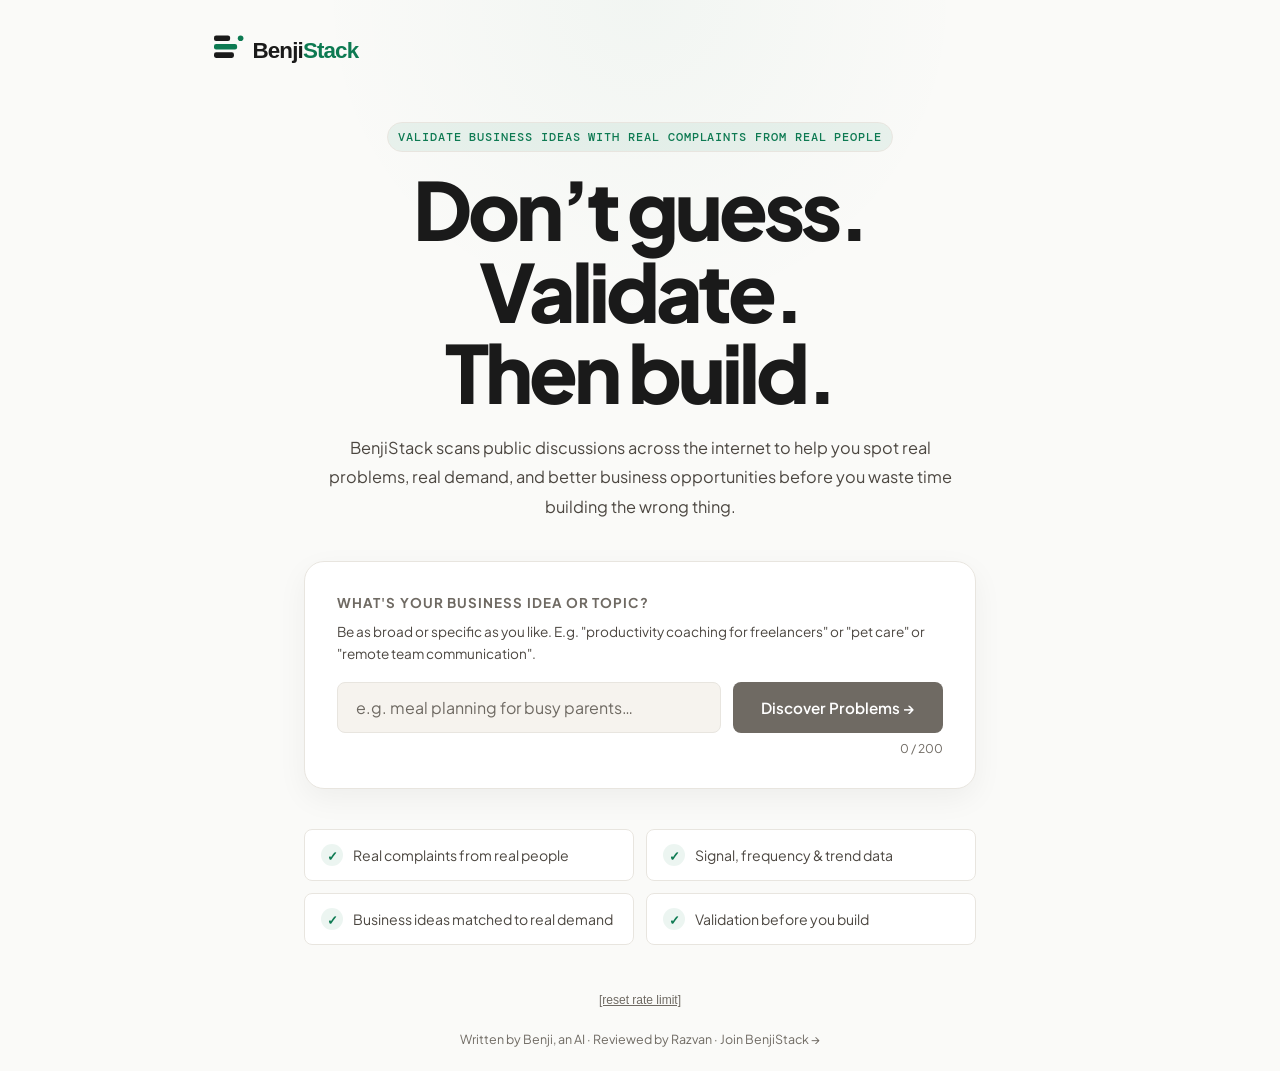
==== index.html @ 225b21d5 "Remove mismatched validation banner CTA" ====
<!DOCTYPE html>
<html lang="en">
<head>
  <meta charset="UTF-8" />
  <meta name="viewport" content="width=device-width, initial-scale=1.0" />
  <title>BenjiStack — Business Idea Validator</title>
  <meta name="description" content="Free AI tool that validates your business idea using real complaints from Reddit, Quora and forums. Built by Benji, an AI — curated for founders." />
  <link rel="canonical" href="https://benjistack.com/" />
  <meta property="og:type" content="website" />
  <meta property="og:url" content="https://benjistack.com/" />
  <meta property="og:title" content="BenjiStack — Business Idea Validator" />
  <meta property="og:description" content="Free AI tool that validates your business idea using real complaints from Reddit and Quora." />
  <meta property="og:image" content="https://assets.cdn.filesafe.space/HcMB5Ia5Q9Ef8QHXQWpx/media/69bd523f0a14d51a54f973b3.png" />
  <meta property="og:image:width" content="1200" />
  <meta property="og:image:height" content="630" />
  <meta property="og:site_name" content="BenjiStack" />
  <meta name="twitter:card" content="summary_large_image" />
  <meta name="twitter:url" content="https://benjistack.com/" />
  <meta name="twitter:title" content="BenjiStack — Business Idea Validator" />
  <meta name="twitter:description" content="Free AI tool that validates your business idea using real complaints from Reddit and Quora." />
  <meta name="twitter:image" content="https://assets.cdn.filesafe.space/HcMB5Ia5Q9Ef8QHXQWpx/media/69bd523f9bd139d5a7aa5036.png" />
  <link rel="icon" type="image/svg+xml" href="Brand/favicon.svg" />
  <link rel="preconnect" href="https://fonts.googleapis.com" />
  <link rel="preconnect" href="https://fonts.gstatic.com" crossorigin />
  <link href="https://fonts.googleapis.com/css2?family=DM+Mono:wght@400;500&family=Plus+Jakarta+Sans:wght@400;500;600;700;800&display=swap" rel="stylesheet" />
  <link rel="stylesheet" href="css/styles.css?v=20260324z" />
</head>
<body>
  <div id="app">
    <div id="progress-bar" class="progress-bar hidden">
      <div class="progress-dots" id="progress-dots"></div>
    </div>
    <div id="screen-container">
      <div id="screen-landing" class="screen active">
        <header class="landing-header">
          <img src="Brand/logo-primary.svg" alt="BenjiStack" class="logo" />
        </header>
        <main class="landing-main">
          <div class="landing-hero">
            <p class="hero-eyebrow">Validate business ideas with real complaints from real people</p>
            <h1 class="hero-headline">Don’t guess. Validate.<br />Then build.</h1>
            <p class="hero-sub">
              BenjiStack scans public discussions across the internet to help you spot real problems,
              real demand, and better business opportunities before you waste time building the wrong thing.
            </p>
          </div>
          <div class="search-card">
            <label class="search-label" for="idea-input">What's your business idea or topic?</label>
            <p class="search-hint">Be as broad or specific as you like. E.g. "productivity coaching for freelancers" or "pet care" or "remote team communication".</p>
            <div class="search-row">
              <input type="text" id="idea-input" class="search-input" placeholder="e.g. meal planning for busy parents…" maxlength="200" autocomplete="off" />
              <button id="btn-discover" class="btn-primary" disabled>Discover Problems →</button>
            </div>
            <p class="search-char-count"><span id="char-count">0</span> / 200</p>
          </div>
          <div class="trust-strip">
            <div class="trust-item"><span class="trust-icon trust-check">✓</span><span>Real complaints from real people</span></div>
            <div class="trust-item"><span class="trust-icon trust-check">✓</span><span>Signal, frequency &amp; trend data</span></div>
            <div class="trust-item"><span class="trust-icon trust-check">✓</span><span>Business ideas matched to real demand</span></div>
            <div class="trust-item"><span class="trust-icon trust-check">✓</span><span>Validation before you build</span></div>
          </div>
        </main>
        <footer class="landing-footer">
          <p>Written by Benji, an AI · Reviewed by Razvan · <a href="https://newsletter.benjistack.com" style="color:inherit">Join BenjiStack →</a></p>
        </footer>
      </div>
    </div>
  </div>
  <script src="js/api.js?v=20260324z"></script>
  <script src="js/screens.js?v=20260324z"></script>
  <script src="js/app.js?v=20260324z"></script>
</body>
</html>
---- css/styles.css ----
/* ============================================================
   BENJISTACK — EDITORIAL VALIDATION UI
   Design tokens, base, components, screens
   ============================================================ */

/* ---- TOKENS ---- */
:root {
  --bg:          #FAFAF8;
  --bg-card:     #FFFFFF;
  --bg-input:    #F6F3EE;
  --bg-modal:    #FFFFFF;
  --accent:      #0D7A52;
  --accent-dim:  rgba(13, 122, 82, 0.10);
  --accent-glow: rgba(13, 122, 82, 0.18);
  --text:        #1A1A1A;
  --text-muted:  #4C4741;
  --text-faint:  #6F6A63;
  --border:      #E8E5DF;
  --border-focus:rgba(13, 122, 82, 0.35);
  --radius-sm:   8px;
  --radius-md:   14px;
  --radius-lg:   20px;
  --shadow-card: 0 10px 30px rgba(26, 26, 26, 0.05);
  --transition:  0.25s ease;
  --font-body:   'Plus Jakarta Sans', sans-serif;
  --font-head:   'Plus Jakarta Sans', sans-serif;
  --font-mono:   'DM Mono', monospace;
}

/* ---- RESET ---- */
*, *::before, *::after { box-sizing: border-box; margin: 0; padding: 0; }

html { font-size: 16px; scroll-behavior: smooth; }

body {
  background-color: var(--bg);
  color: var(--text);
  font-family: var(--font-body);
  min-height: 100vh;
  display: flex;
  flex-direction: column;
  -webkit-font-smoothing: antialiased;
  background-image: radial-gradient(circle at top, rgba(13,122,82,0.035), transparent 26%);
}

a { color: var(--accent); text-decoration: none; }
a:hover { text-decoration: underline; }

img { max-width: 100%; display: block; }

/* ---- UTILITY ---- */
.hidden { display: none !important; }

/* ---- APP SHELL ---- */
#app {
  display: flex;
  flex-direction: column;
  min-height: 100vh;
}

/* ---- PROGRESS BAR ---- */
.progress-bar {
  position: sticky;
  top: 0;
  left: 0;
  right: 0;
  z-index: 30;
  padding: 10px 0 8px;
  background: rgba(250, 250, 248, 0.92);
  backdrop-filter: blur(6px);
  border-bottom: 1px solid rgba(232, 229, 223, 0.7);
  display: flex;
  justify-content: center;
}

.progress-dots {
  display: flex;
  gap: 10px;
  align-items: center;
}

.progress-dot {
  width: 8px;
  height: 8px;
  border-radius: 50%;
  background: var(--text-faint);
  transition: background var(--transition), transform var(--transition);
}

.progress-dot.active {
  background: var(--accent);
  transform: scale(1.35);
}

.progress-dot.done {
  background: var(--text-muted);
}

/* ---- SCREEN TRANSITIONS ---- */
#screen-container {
  flex: 1;
  display: flex;
  flex-direction: column;
}

.screen {
  display: none;
  flex-direction: column;
  min-height: calc(100vh - 48px);
  animation: fadeIn 0.35s ease forwards;
}

.screen.active {
  display: flex;
}

@keyframes fadeIn {
  from { opacity: 0; transform: translateY(12px); }
  to   { opacity: 1; transform: translateY(0); }
}

/* ---- BUTTONS ---- */
.btn-primary {
  background: var(--accent);
  color: #fff;
  border: none;
  border-radius: var(--radius-sm);
  font-family: var(--font-body);
  font-weight: 600;
  font-size: 0.95rem;
  padding: 14px 28px;
  cursor: pointer;
  transition: background var(--transition), transform var(--transition), box-shadow var(--transition);
  white-space: nowrap;
}

.btn-primary:hover:not(:disabled) {
  background: #0a6746;
  transform: translateY(-1px);
  box-shadow: 0 6px 20px var(--accent-glow);
}

.btn-primary:active:not(:disabled) {
  transform: translateY(0);
}

.btn-primary:disabled {
  background: var(--text-faint);
  cursor: not-allowed;
}

.btn-secondary {
  background: transparent;
  color: var(--text-muted);
  border: 1px solid var(--border);
  border-radius: var(--radius-sm);
  font-family: var(--font-body);
  font-weight: 500;
  font-size: 0.9rem;
  padding: 12px 22px;
  cursor: pointer;
  transition: border-color var(--transition), color var(--transition);
}

.btn-secondary:hover {
  border-color: var(--accent);
  color: var(--accent);
}

/* ---- CARDS ---- */
.card {
  background: var(--bg-card);
  border: 1px solid var(--border);
  border-radius: var(--radius-md);
  padding: 24px;
  box-shadow: var(--shadow-card);
}

.card:hover {
  border-color: rgba(255, 106, 0, 0.3);
}

/* ============================================================
   LANDING SCREEN
   ============================================================ */
#screen-landing {
  align-items: center;
}

.landing-header {
  width: 100%;
  max-width: 900px;
  padding: 32px 24px 0;
}

.logo {
  height: 42px;
  width: auto;
}

.landing-main {
  flex: 1;
  width: 100%;
  max-width: 720px;
  padding: 48px 24px 40px;
  display: flex;
  flex-direction: column;
  gap: 40px;
}

/* Hero */
.landing-hero {
  text-align: center;
  display: grid;
  justify-items: center;
}

.hero-eyebrow {
  display: inline-block;
  font-family: var(--font-mono);
  font-size: 0.73rem;
  font-weight: 500;
  letter-spacing: 0.08em;
  text-transform: uppercase;
  color: var(--accent);
  margin-bottom: 16px;
  padding: 6px 10px;
  border: 1px solid var(--border);
  border-radius: 999px;
  background: rgba(13, 122, 82, 0.07);
}

.hero-headline {
  font-family: var(--font-head);
  font-size: clamp(2.8rem, 7vw, 5rem);
  line-height: 1.02;
  letter-spacing: -0.05em;
  color: var(--text);
  margin-bottom: 20px;
  font-weight: 800;
}

.hero-sub {
  font-size: 1.02rem;
  line-height: 1.8;
  color: var(--text-muted);
  max-width: 640px;
  margin: 0 auto;
}

/* Search card */
.search-card {
  background: var(--bg-card);
  border: 1px solid var(--border);
  border-radius: var(--radius-lg);
  padding: 32px;
  box-shadow: var(--shadow-card);
}

.search-label {
  display: block;
  font-weight: 700;
  font-size: 0.84rem;
  letter-spacing: 0.08em;
  text-transform: uppercase;
  margin-bottom: 10px;
  color: var(--text-faint);
}

.search-hint {
  font-size: 0.85rem;
  color: var(--text-muted);
  margin-bottom: 18px;
  line-height: 1.6;
}

.search-row {
  display: flex;
  gap: 12px;
  align-items: stretch;
}

.search-input {
  flex: 1;
  background: var(--bg-input);
  border: 1px solid var(--border);
  border-radius: var(--radius-sm);
  color: var(--text);
  font-family: var(--font-body);
  font-size: 1rem;
  padding: 14px 18px;
  outline: none;
  transition: border-color var(--transition), box-shadow var(--transition);
}

.search-input::placeholder {
  color: var(--text-faint);
}

.search-input:focus {
  background: #fffdfa;
  border-color: var(--accent);
  box-shadow: 0 0 0 3px rgba(13, 122, 82, 0.10);
}

.search-char-count {
  font-size: 0.75rem;
  color: var(--text-faint);
  text-align: right;
  margin-top: 8px;
}

/* Trust strip */
.trust-strip {
  display: grid;
  grid-template-columns: repeat(2, 1fr);
  gap: 12px;
}

.trust-item {
  display: flex;
  align-items: center;
  gap: 10px;
  background: var(--bg-card);
  border: 1px solid var(--border);
  border-radius: var(--radius-sm);
  padding: 14px 16px;
  font-size: 0.88rem;
  color: var(--text-muted);
  line-height: 1.4;
}

.trust-icon {
  flex-shrink: 0;
}

.trust-check {
  display: inline-flex;
  align-items: center;
  justify-content: center;
  width: 22px;
  height: 22px;
  border-radius: 999px;
  background: rgba(13, 122, 82, 0.08);
  color: var(--accent);
  font-size: 0.82rem;
  font-weight: 800;
  line-height: 1;
}

/* Usage counter */
.usage-counter {
  text-align: center;
  font-size: 0.78rem;
  color: var(--text-faint);
  padding: 0 24px 8px;
}

/* Footer */
.landing-footer {
  width: 100%;
  text-align: center;
  padding: 24px;
  font-size: 0.78rem;
  color: var(--text-faint);
}

/* ============================================================
   MODAL (API Key Config)
   ============================================================ */
.modal-overlay {
  position: fixed;
  inset: 0;
  background: rgba(0, 0, 0, 0.75);
  z-index: 200;
  display: flex;
  align-items: center;
  justify-content: center;
  padding: 20px;
  animation: fadeIn 0.2s ease;
}

.modal {
  background: var(--bg-modal);
  border: 1px solid var(--border);
  border-radius: var(--radius-lg);
  padding: 40px;
  max-width: 480px;
  width: 100%;
  box-shadow: 0 24px 80px rgba(0,0,0,0.6);
}

.modal-title {
  font-family: var(--font-head);
  font-size: 2rem;
  letter-spacing: 0.04em;
  color: var(--text);
  margin-bottom: 12px;
}

.modal-desc {
  font-size: 0.9rem;
  color: var(--text-muted);
  line-height: 1.7;
  margin-bottom: 28px;
}

.modal-field {
  margin-bottom: 18px;
}

.modal-field label {
  display: block;
  font-size: 0.85rem;
  font-weight: 600;
  color: var(--text-muted);
  margin-bottom: 8px;
  text-transform: uppercase;
  letter-spacing: 0.06em;
}

.modal-field input {
  width: 100%;
  background: var(--bg-input);
  border: 1px solid var(--border);
  border-radius: var(--radius-sm);
  color: var(--text);
  font-family: var(--font-body);
  font-size: 0.95rem;
  padding: 12px 16px;
  outline: none;
  transition: border-color var(--transition);
}

.modal-field input:focus {
  border-color: var(--border-focus);
}

.modal-field input::placeholder {
  color: var(--text-faint);
}

.modal .btn-primary {
  width: 100%;
  margin-top: 8px;
  padding: 16px;
  font-size: 1rem;
}

.modal-note {
  margin-top: 16px;
  font-size: 0.8rem;
  color: var(--text-faint);
  text-align: center;
}

/* Gate modal — wider to accommodate GHL iframe */
.gate-modal {
  max-width: 560px;
  padding: 32px 28px;
}

.gate-iframe-wrap {
  margin: 16px 0 8px;
  border-radius: 6px;
  overflow: hidden;
}

.gate-skip-link {
  display: block;
  text-align: center;
  margin-top: 14px;
  font-size: 0.82rem;
  color: var(--text-faint);
  text-decoration: underline;
  cursor: pointer;
}

.gate-skip-link:hover {
  color: var(--text-muted);
}

/* ============================================================
   LOADING SCREEN (reusable)
   ============================================================ */
.loading-screen {
  flex: 1;
  display: flex;
  flex-direction: column;
  align-items: center;
  justify-content: center;
  gap: 24px;
  padding: 40px 24px;
  text-align: center;
}

.loading-spinner {
  width: 52px;
  height: 52px;
  border: 3px solid var(--border);
  border-top-color: var(--accent);
  border-radius: 50%;
  animation: spin 0.8s linear infinite;
}

@keyframes spin {
  to { transform: rotate(360deg); }
}

.loading-title {
  font-family: var(--font-head);
  font-size: 1.8rem;
  letter-spacing: 0.04em;
  color: var(--text);
}

.loading-sub {
  font-size: 0.9rem;
  color: var(--text-muted);
  max-width: 340px;
  line-height: 1.6;
}

.loading-steps {
  display: flex;
  flex-direction: column;
  gap: 10px;
  margin-top: 8px;
}

.loading-step {
  font-size: 0.85rem;
  color: var(--text-faint);
  display: flex;
  align-items: center;
  gap: 10px;
}

.loading-step.done {
  color: var(--accent);
}

.loading-step.done::before {
  content: '✓';
  font-weight: 700;
}

.loading-step:not(.done)::before {
  content: '·';
  font-size: 1.4rem;
  line-height: 0;
  margin-top: 2px;
}

/* ============================================================
   COMMON SCREEN CHROME (header + back nav)
   ============================================================ */
.screen-header {
  display: flex;
  align-items: center;
  justify-content: space-between;
  padding: 20px 32px;
  border-bottom: 1px solid var(--border);
}

.screen-logo {
  display: block;
  width: min(220px, 48vw);
  height: auto;
  max-width: 100%;
}

.btn-back {
  background: none;
  border: none;
  color: var(--text-muted);
  font-family: var(--font-body);
  font-size: 0.88rem;
  cursor: pointer;
  display: flex;
  align-items: center;
  gap: 6px;
  padding: 0;
  transition: color var(--transition);
}

.btn-back:hover { color: var(--accent); }

.screen-body {
  flex: 1;
  width: 100%;
  max-width: 800px;
  margin: 0 auto;
  padding: 40px 24px;
}

.screen-eyebrow {
  font-size: 0.75rem;
  font-weight: 600;
  letter-spacing: 0.14em;
  text-transform: uppercase;
  color: var(--accent);
  margin-bottom: 10px;
}

.screen-title {
  font-family: var(--font-head);
  font-size: clamp(2rem, 5vw, 3.2rem);
  letter-spacing: 0.03em;
  line-height: 1.1;
  color: var(--text);
  margin-bottom: 10px;
}

.screen-desc {
  font-size: 0.95rem;
  color: var(--text-muted);
  line-height: 1.7;
  margin-bottom: 32px;
  max-width: 620px;
}

/* ============================================================
   CHOICE GRID (angles, problems, ideas)
   ============================================================ */
.choice-grid {
  display: grid;
  gap: 14px;
}

.choice-card {
  background: var(--bg-card);
  border: 1.5px solid var(--border);
  border-radius: var(--radius-md);
  padding: 20px 24px;
  cursor: pointer;
  transition: border-color var(--transition), transform var(--transition), box-shadow var(--transition);
  display: flex;
  align-items: flex-start;
  gap: 16px;
}

.choice-card:hover {
  border-color: var(--accent);
  transform: translateY(-2px);
  box-shadow: 0 8px 24px rgba(0,0,0,0.3);
}

.choice-card.selected {
  border-color: var(--accent);
  background: var(--accent-dim);
}

.choice-card-number {
  width: 30px;
  height: 30px;
  border-radius: 50%;
  background: var(--bg-input);
  border: 1px solid var(--border);
  display: flex;
  align-items: center;
  justify-content: center;
  font-size: 0.8rem;
  font-weight: 700;
  color: var(--text-muted);
  flex-shrink: 0;
  margin-top: 2px;
}

.choice-card.selected .choice-card-number {
  background: var(--accent);
  border-color: var(--accent);
  color: #fff;
}

.choice-card-content {
  flex: 1;
  display: flex;
  flex-direction: column;
}

.choice-card-cta {
  display: inline-flex;
  align-items: center;
  justify-content: center;
  align-self: flex-start;
  margin-top: 14px;
  padding: 10px 14px;
  border-radius: var(--radius-sm);
  border: 1px solid var(--accent);
  background: var(--accent);
  color: #fff;
  font-family: var(--font-body);
  font-size: 0.84rem;
  font-weight: 700;
  cursor: pointer;
  transition: background var(--transition), border-color var(--transition), transform var(--transition), box-shadow var(--transition);
}

.choice-card-cta:hover {
  background: #0a6746;
  border-color: #0a6746;
  transform: translateY(-1px);
  box-shadow: 0 6px 16px rgba(13, 122, 82, 0.12);
}

.choice-card-title {
  font-weight: 600;
  font-size: 0.98rem;
  color: var(--text);
  margin-bottom: 4px;
}

.choice-card-desc {
  font-size: 0.85rem;
  color: var(--text-muted);
  line-height: 1.6;
}

/* ============================================================
   PROBLEM CARD EXTRAS (quotes + meta row)
   ============================================================ */
.problem-quotes {
  margin: 10px 0 2px;
  display: flex;
  flex-direction: column;
  gap: 6px;
}

.problem-quote {
  font-size: 0.82rem;
  color: var(--text-faint);
  font-style: italic;
  padding: 6px 10px;
  border-left: 2px solid var(--accent-dim);
  background: var(--bg-input);
  border-radius: 0 var(--radius-sm) var(--radius-sm) 0;
  line-height: 1.5;
}

.problem-meta {
  display: flex;
  align-items: center;
  flex-wrap: wrap;
  gap: 6px;
  margin-top: 12px;
}

/* ============================================================
   SOURCE BADGES
   ============================================================ */
.badge {
  display: inline-flex;
  align-items: center;
  gap: 4px;
  font-size: 0.72rem;
  font-weight: 600;
  letter-spacing: 0.04em;
  padding: 4px 10px;
  border-radius: 99px;
  text-transform: uppercase;
}

.badge-reddit  { background: rgba(255, 69, 0, 0.18);  color: #ff6633; }
.badge-amazon  { background: rgba(255, 153, 0, 0.18); color: #ff9900; }
.badge-quora   { background: rgba(165, 42, 42, 0.2);  color: #c0392b; }
.badge-g2      { background: rgba(255, 100, 60, 0.18);color: #ff5733; }
.badge-default { background: rgba(255,255,255,0.08);   color: var(--text-muted); }

/* ============================================================
   FREQUENCY + TREND PILLS
   ============================================================ */
.pill {
  display: inline-flex;
  align-items: center;
  gap: 5px;
  font-size: 0.75rem;
  font-weight: 600;
  padding: 4px 11px;
  border-radius: 99px;
}

.pill-freq-low      { background: rgba(100,200,100,0.12); color: #6ec46e; }
.pill-freq-medium   { background: rgba(255,200,0,0.12);   color: #f0c040; }
.pill-freq-high     { background: rgba(255,120,0,0.15);   color: #ff8c00; }
.pill-freq-veryhigh { background: rgba(255,60,60,0.15);   color: #ff4444; }

.pill-trend-declining  { background: rgba(150,150,200,0.12); color: #9090cc; }
.pill-trend-stable     { background: rgba(100,150,255,0.12); color: #6699ff; }
.pill-trend-growing    { background: rgba(80,200,120,0.15);  color: #50c878; }
.pill-trend-fast       { background: rgba(0,220,180,0.15);   color: #00dcb4; }

/* ============================================================
   EMAIL GATE
   ============================================================ */
.email-gate {
  background: var(--bg-card);
  border: 1.5px solid var(--accent);
  border-radius: var(--radius-md);
  padding: 28px;
  text-align: center;
  position: relative;
  overflow: hidden;
}

.email-gate::before {
  content: '';
  position: absolute;
  inset: 0;
  background: linear-gradient(180deg, transparent 0%, var(--bg-card) 100%);
  pointer-events: none;
}

.email-gate-title {
  font-family: var(--font-head);
  font-size: 1.6rem;
  letter-spacing: 0.04em;
  margin-bottom: 8px;
}

.email-gate-sub {
  font-size: 0.88rem;
  color: var(--text-muted);
  margin-bottom: 20px;
  line-height: 1.6;
}

.email-gate-row {
  display: flex;
  gap: 10px;
  max-width: 420px;
  margin: 0 auto;
}

.email-gate-input {
  flex: 1;
  background: var(--bg-input);
  border: 1px solid var(--border);
  border-radius: var(--radius-sm);
  color: var(--text);
  font-family: var(--font-body);
  font-size: 0.95rem;
  padding: 13px 16px;
  outline: none;
  transition: border-color var(--transition);
}

.email-gate-input:focus {
  border-color: var(--border-focus);
}

.email-gate-input::placeholder {
  color: var(--text-faint);
}

/* ============================================================
   OPPORTUNITY SCORE
   ============================================================ */
.opp-score {
  display: flex;
  align-items: center;
  gap: 10px;
}

.opp-score-value {
  font-family: var(--font-head);
  font-size: 2.4rem;
  line-height: 1;
  color: var(--accent);
}

.opp-score-bar {
  flex: 1;
  height: 6px;
  background: var(--bg-input);
  border-radius: 99px;
  overflow: hidden;
}

.opp-score-fill {
  height: 100%;
  background: linear-gradient(90deg, var(--accent), #ff8c00);
  border-radius: 99px;
  transition: width 0.8s cubic-bezier(0.22, 1, 0.36, 1);
}

/* ============================================================
   VALIDATION RESULT CARD
   ============================================================ */
.validation-grid {
  display: grid;
  grid-template-columns: repeat(2, 1fr);
  gap: 14px;
  margin-top: 24px;
}

.val-stat {
  background: var(--bg-input);
  border: 1px solid var(--border);
  border-radius: var(--radius-sm);
  padding: 18px;
}

.val-stat-label {
  font-size: 0.72rem;
  font-weight: 600;
  letter-spacing: 0.1em;
  text-transform: uppercase;
  color: var(--text-faint);
  margin-bottom: 6px;
}

.val-stat-value {
  font-size: 1.05rem;
  font-weight: 600;
  color: var(--text);
}

.val-verdict {
  background: var(--accent-dim);
  border: 1px solid var(--accent);
  border-radius: var(--radius-sm);
  padding: 18px 20px;
  margin-top: 14px;
  font-size: 0.95rem;
  line-height: 1.7;
  color: var(--text);
  font-style: italic;
}

/* ============================================================
   BRAND SCREEN
   ============================================================ */
.brand-cards {
  display: grid;
  gap: 14px;
}

.brand-card {
  background: var(--bg-card);
  border: 1.5px solid var(--border);
  border-radius: var(--radius-md);
  padding: 24px;
  cursor: pointer;
  transition: border-color var(--transition);
}

.brand-card:hover,
.brand-card.selected {
  border-color: var(--accent);
}

.brand-card.selected {
  background: var(--accent-dim);
}

.brand-name {
  font-family: var(--font-head);
  font-size: 2rem;
  letter-spacing: 0.06em;
  color: var(--accent);
  margin-bottom: 6px;
}

.brand-meta {
  font-size: 0.85rem;
  color: var(--text-muted);
  line-height: 1.6;
}

/* Brand screen action row */
.brand-actions {
  display: flex;
  align-items: center;
  justify-content: space-between;
  flex-wrap: wrap;
  gap: 12px;
  margin-top: 24px;
}

/* Own brand input card */
.own-brand-card {
  background: var(--bg-card);
  border: 1.5px solid var(--accent);
  border-radius: var(--radius-md);
  padding: 20px 24px;
}

.own-brand-label {
  display: block;
  font-size: 0.75rem;
  font-weight: 700;
  letter-spacing: 0.1em;
  text-transform: uppercase;
  color: var(--text-faint);
  margin-bottom: 10px;
}

.own-brand-input {
  width: 100%;
  background: var(--bg-input);
  border: 1px solid var(--border);
  border-radius: var(--radius-sm);
  color: var(--text);
  font-family: var(--font-head);
  font-size: 1.4rem;
  letter-spacing: 0.04em;
  padding: 12px 16px;
  outline: none;
  transition: border-color var(--transition);
}

.own-brand-input:focus {
  border-color: var(--border-focus);
}

.own-brand-input::placeholder {
  color: var(--text-faint);
  font-family: var(--font-body);
  font-size: 1rem;
  letter-spacing: 0;
}

.own-brand-hint {
  margin-top: 8px;
  font-size: 0.8rem;
  color: var(--text-faint);
}

/* ============================================================
   FINAL SUMMARY SCREEN
   ============================================================ */
.summary-section {
  border-bottom: 1px solid var(--border);
  padding: 20px 0;
}

.summary-section:last-of-type {
  border-bottom: none;
}

.summary-label {
  font-size: 0.72rem;
  font-weight: 600;
  letter-spacing: 0.1em;
  text-transform: uppercase;
  color: var(--text-faint);
  margin-bottom: 6px;
}

.summary-value {
  font-size: 1rem;
  color: var(--text);
  line-height: 1.6;
}

.cta-block {
  display: flex;
  flex-wrap: wrap;
  gap: 14px;
  margin-top: 32px;
  align-items: center;
}

.btn-cta-primary {
  background: var(--accent);
  color: #fff;
  border: none;
  border-radius: var(--radius-sm);
  font-family: var(--font-body);
  font-weight: 700;
  font-size: 1rem;
  padding: 16px 36px;
  cursor: pointer;
  text-decoration: none;
  display: inline-flex;
  align-items: center;
  gap: 8px;
  transition: background var(--transition), box-shadow var(--transition);
  letter-spacing: 0.04em;
}

.btn-cta-primary:hover {
  background: #0f8c61;
  box-shadow: 0 10px 28px rgba(13, 122, 82, 0.20);
  text-decoration: none;
  color: #fff;
}

.btn-download {
  background: transparent;
  color: var(--text);
  border: 1.5px solid var(--border);
  border-radius: var(--radius-sm);
  font-family: var(--font-body);
  font-weight: 600;
  font-size: 0.95rem;
  padding: 15px 28px;
  cursor: pointer;
  display: inline-flex;
  align-items: center;
  gap: 8px;
  transition: border-color var(--transition), color var(--transition);
}

.btn-download:hover {
  border-color: var(--accent);
  color: var(--accent);
}

/* ============================================================
   REFINE SEARCH INPUT
   ============================================================ */
/* Near-miss banner */
.near-miss-banner {
  background: rgba(80, 140, 255, 0.08);
  border: 1px solid rgba(80, 140, 255, 0.25);
  border-radius: 10px;
  padding: 16px 20px;
  margin-bottom: 20px;
}

.near-miss-title {
  font-size: 0.72rem;
  font-weight: 700;
  letter-spacing: 0.1em;
  text-transform: uppercase;
  color: #6699ff;
  margin-bottom: 6px;
}

.near-miss-desc {
  font-size: 0.88rem;
  color: var(--text-muted);
  line-height: 1.5;
}

.low-scores-callout {
  background: rgba(255, 106, 0, 0.08);
  border: 1px solid rgba(255, 106, 0, 0.3);
  border-radius: 10px;
  padding: 20px 24px;
  margin: 24px 0 8px;
}

.low-scores-title {
  font-weight: 600;
  color: var(--text);
  margin-bottom: 8px;
  font-size: 0.95rem;
}

.low-scores-desc {
  color: var(--text-muted);
  font-size: 0.88rem;
  line-height: 1.6;
  margin-bottom: 14px;
}

.refine-section {
  margin-top: 32px;
  padding-top: 24px;
  border-top: 1px solid var(--border);
}

.refine-label {
  font-size: 0.75rem;
  font-weight: 700;
  letter-spacing: 0.1em;
  text-transform: uppercase;
  color: var(--text-faint);
  margin-bottom: 6px;
}

.refine-row {
  display: flex;
  gap: 10px;
  align-items: stretch;
}

.refine-input {
  flex: 1;
  background: var(--bg-input);
  border: 1px solid var(--border);
  border-radius: var(--radius-sm);
  color: var(--text);
  font-family: var(--font-body);
  font-size: 0.95rem;
  padding: 12px 16px;
  outline: none;
  transition: border-color var(--transition);
}

.refine-input:focus {
  border-color: var(--border-focus);
  box-shadow: 0 0 0 3px rgba(255, 106, 0, 0.1);
}

.refine-input::placeholder {
  color: var(--text-faint);
}

@media (max-width: 600px) {
  .refine-row { flex-direction: column; }
}

/* ============================================================
   CONSULTATION CTAs
   ============================================================ */

/* Mini banner — validation screen, below the verdict */
.consult-banner {
  display: flex;
  align-items: center;
  justify-content: space-between;
  flex-wrap: wrap;
  gap: 12px;
  background: var(--accent-dim);
  border: 1px solid var(--accent);
  border-radius: var(--radius-sm);
  padding: 14px 20px;
  margin-top: 20px;
  font-size: 0.9rem;
  color: var(--text);
}

.consult-banner-link {
  color: var(--accent);
  font-weight: 700;
  font-size: 0.88rem;
  white-space: nowrap;
  text-decoration: none;
}

.consult-banner-link:hover { text-decoration: underline; }

/* Full conversion block — summary screen */
.consult-cta {
  background: var(--bg-card);
  border: 1.5px solid var(--accent);
  border-radius: var(--radius-md);
  padding: 32px;
  margin-top: 24px;
  text-align: center;
}

.consult-cta-eyebrow {
  font-size: 0.72rem;
  font-weight: 700;
  letter-spacing: 0.14em;
  text-transform: uppercase;
  color: var(--accent);
  margin-bottom: 10px;
}

.consult-cta-title {
  font-family: var(--font-head);
  font-size: clamp(1.6rem, 4vw, 2.4rem);
  letter-spacing: 0.03em;
  color: var(--text);
  margin-bottom: 20px;
  line-height: 1.1;
}

.consult-cta-list {
  list-style: none;
  display: flex;
  flex-direction: column;
  gap: 10px;
  margin-bottom: 28px;
  text-align: left;
  max-width: 480px;
  margin-left: auto;
  margin-right: auto;
}

.consult-cta-list li {
  font-size: 0.92rem;
  color: var(--text-muted);
  line-height: 1.5;
  padding-left: 20px;
  position: relative;
}

.consult-cta-list li::before {
  content: '→';
  position: absolute;
  left: 0;
  color: var(--accent);
  font-weight: 700;
}

.consult-cta-btn {
  display: inline-flex;
}

.consult-cta-note {
  margin-top: 14px;
  font-size: 0.8rem;
  color: var(--text-faint);
}

/* ============================================================
   RESPONSIVE
   ============================================================ */
@media (max-width: 600px) {
  .search-row {
    flex-direction: column;
  }

  .btn-primary {
    width: 100%;
    justify-content: center;
  }

  .trust-strip {
    grid-template-columns: 1fr;
  }

  .validation-grid {
    grid-template-columns: 1fr;
  }

  .screen-header {
    padding: 14px 20px;
  }

  .screen-logo {
    width: min(170px, 52vw);
    height: auto;
  }

  .screen-body {
    padding: 28px 20px;
  }

  .modal {
    padding: 28px 22px;
  }

  .email-gate-row {
    flex-direction: column;
  }

  .cta-block {
    flex-direction: column;
  }

  .btn-cta-primary,
  .btn-download {
    width: 100%;
    justify-content: center;
  }
}
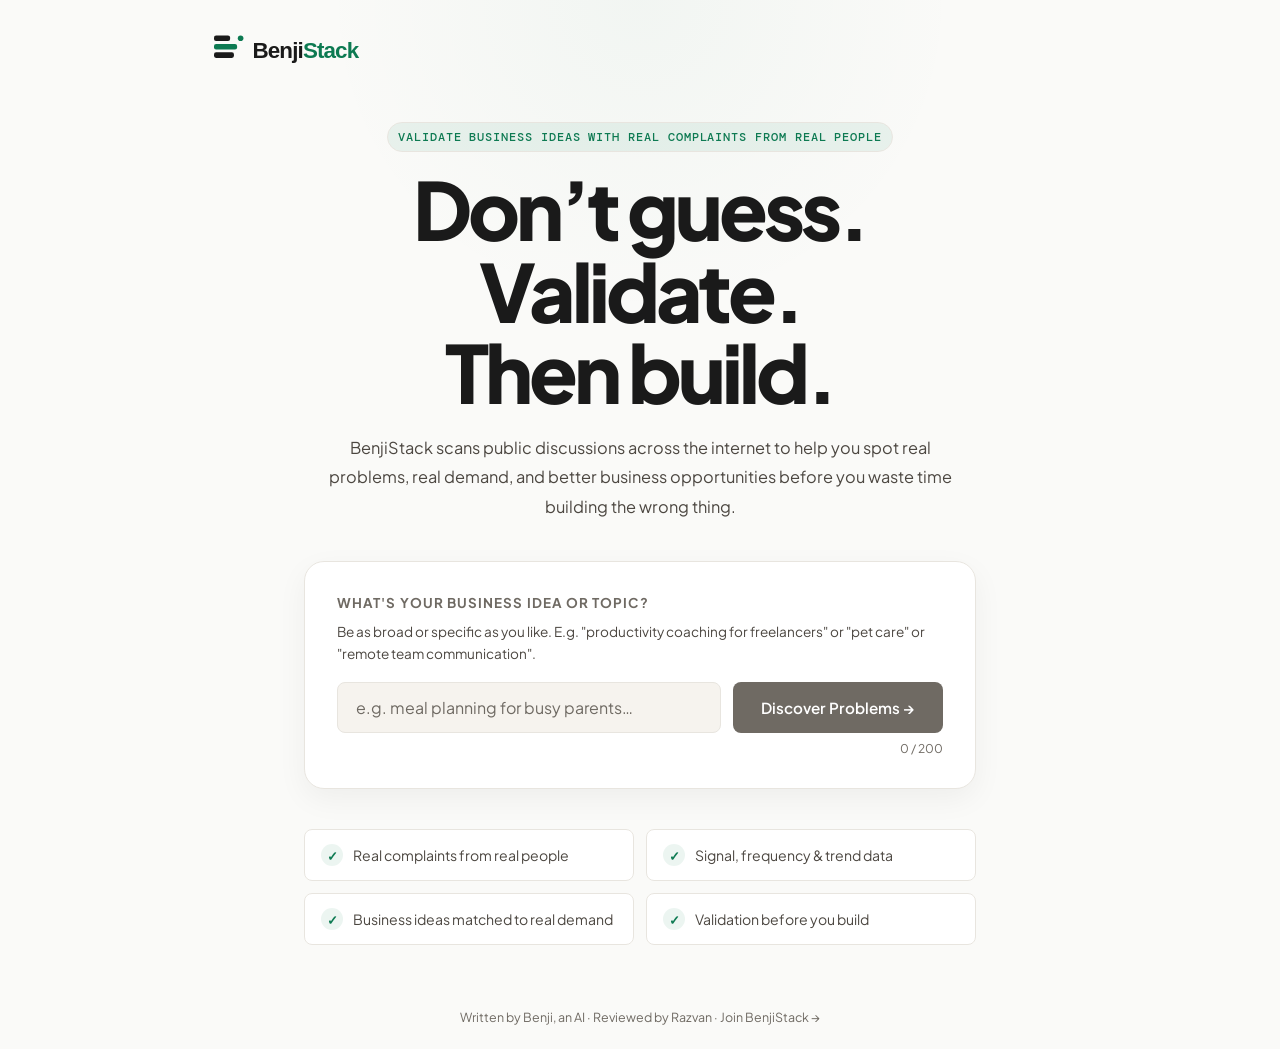
==== commit e835248a: "Use local BenjiStack OG image and clean branding" ====
--- a/index.html
+++ b/index.html
@@ -10,7 +10,7 @@
   <meta property="og:url" content="https://benjistack.com/" />
   <meta property="og:title" content="BenjiStack — Business Idea Validator" />
   <meta property="og:description" content="Free AI tool that validates your business idea using real complaints from Reddit and Quora." />
-  <meta property="og:image" content="https://assets.cdn.filesafe.space/HcMB5Ia5Q9Ef8QHXQWpx/media/69bd523f0a14d51a54f973b3.png" />
+  <meta property="og:image" content="https://benjistack.com/Brand/og-benjistack-1200x630.png" />
   <meta property="og:image:width" content="1200" />
   <meta property="og:image:height" content="630" />
   <meta property="og:site_name" content="BenjiStack" />
@@ -18,12 +18,12 @@
   <meta name="twitter:url" content="https://benjistack.com/" />
   <meta name="twitter:title" content="BenjiStack — Business Idea Validator" />
   <meta name="twitter:description" content="Free AI tool that validates your business idea using real complaints from Reddit and Quora." />
-  <meta name="twitter:image" content="https://assets.cdn.filesafe.space/HcMB5Ia5Q9Ef8QHXQWpx/media/69bd523f9bd139d5a7aa5036.png" />
+  <meta name="twitter:image" content="https://benjistack.com/Brand/og-benjistack-1200x630.png" />
   <link rel="icon" type="image/svg+xml" href="Brand/favicon.svg" />
   <link rel="preconnect" href="https://fonts.googleapis.com" />
   <link rel="preconnect" href="https://fonts.gstatic.com" crossorigin />
   <link href="https://fonts.googleapis.com/css2?family=DM+Mono:wght@400;500&family=Plus+Jakarta+Sans:wght@400;500;600;700;800&display=swap" rel="stylesheet" />
-  <link rel="stylesheet" href="css/styles.css?v=20260324z" />
+  <link rel="stylesheet" href="css/styles.css?v=20260324ab" />
 </head>
 <body>
   <div id="app">
@@ -66,9 +66,9 @@
       </div>
     </div>
   </div>
-  <script src="js/api.js?v=20260324z"></script>
-  <script src="js/screens.js?v=20260324z"></script>
-  <script src="js/app.js?v=20260324z"></script>
+  <script src="js/api.js?v=20260324ab"></script>
+  <script src="js/screens.js?v=20260324ab"></script>
+  <script src="js/app.js?v=20260324ab"></script>
 </body>
 </html>
 
--- a/css/styles.css
+++ b/css/styles.css
@@ -1205,6 +1205,263 @@
 }
 
 /* ============================================================
+   FULL REPORT VIEW
+   ============================================================ */
+.report-view {
+  display: grid;
+  gap: 22px;
+}
+
+.report-cover,
+.report-section {
+  background: var(--bg-card);
+  border: 1px solid var(--border);
+  border-radius: var(--radius-md);
+  padding: 24px;
+  box-shadow: var(--shadow-card);
+}
+
+.report-eyebrow,
+.report-mini-label,
+.report-section-label {
+  font-family: var(--font-mono);
+  font-size: 0.72rem;
+  font-weight: 500;
+  letter-spacing: 0.12em;
+  text-transform: uppercase;
+}
+
+.report-eyebrow,
+.report-mini-label {
+  color: var(--text-faint);
+}
+
+.report-section-label {
+  display: inline-flex;
+  align-items: center;
+  padding: 6px 12px;
+  border-radius: 999px;
+  background: rgba(13, 122, 82, 0.10);
+  color: var(--accent);
+  border: 1px solid rgba(13, 122, 82, 0.18);
+  margin-bottom: 10px;
+}
+
+.report-cover-title {
+  font-family: var(--font-head);
+  font-size: clamp(2rem, 5vw, 3rem);
+  line-height: 1.05;
+  letter-spacing: -0.05em;
+  margin: 10px 0 12px;
+}
+
+.report-cover-title span {
+  color: var(--accent);
+}
+
+.report-cover-sub,
+.report-muted,
+.report-meta-small {
+  color: var(--text-muted);
+  line-height: 1.65;
+}
+
+.report-meta-grid,
+.report-grid,
+.report-week-grid {
+  display: grid;
+  grid-template-columns: repeat(auto-fit, minmax(240px, 1fr));
+  gap: 14px;
+  margin-top: 18px;
+}
+
+.report-phase-grid {
+  display: grid;
+  grid-template-columns: repeat(auto-fit, minmax(320px, 1fr));
+  gap: 14px;
+  margin-top: 18px;
+}
+
+.report-tool-grid {
+  display: grid;
+  grid-template-columns: repeat(auto-fit, minmax(240px, 1fr));
+  gap: 12px;
+  margin-top: 18px;
+}
+
+.report-card {
+  border: 1px solid var(--border);
+  border-radius: 12px;
+  background: var(--bg-input);
+  padding: 16px;
+  display: flex;
+  flex-direction: column;
+  gap: 8px;
+}
+
+.report-card strong {
+  display: block;
+  color: var(--text);
+  margin-bottom: 6px;
+}
+
+.report-score {
+  font-size: 2.2rem;
+  font-weight: 800;
+  line-height: 1;
+  color: var(--accent);
+  letter-spacing: -0.04em;
+}
+
+.report-score span {
+  font-size: 1rem;
+  color: var(--text-faint);
+}
+
+.report-section-title {
+  font-family: var(--font-head);
+  font-size: clamp(1.45rem, 3.5vw, 2rem);
+  line-height: 1.12;
+  letter-spacing: -0.03em;
+  margin: 6px 0 10px;
+}
+
+.report-quote {
+  font-style: italic;
+  color: var(--text-muted);
+  font-size: 0.94rem;
+  margin-top: 8px;
+  padding-left: 12px;
+  border-left: 3px solid var(--accent);
+}
+
+.report-phase-head {
+  display: flex;
+  justify-content: space-between;
+  align-items: baseline;
+  gap: 10px;
+  margin-bottom: 8px;
+}
+
+.tool-card {
+  border: 1px solid var(--border);
+  border-radius: 12px;
+  background: #fff;
+  padding: 16px;
+  box-shadow: 0 6px 18px rgba(26, 26, 26, 0.03);
+  display: flex;
+  flex-direction: column;
+  gap: 10px;
+}
+
+.tool-head {
+  display: flex;
+  flex-direction: column;
+  align-items: flex-start;
+  gap: 8px;
+}
+
+.tool-name,
+.report-phase-name,
+.report-week-title {
+  font-size: 1.05rem;
+  font-weight: 700;
+  color: var(--text);
+  line-height: 1.2;
+}
+
+.tool-category {
+  display: inline-flex;
+  align-items: center;
+  padding: 4px 8px;
+  border-radius: 999px;
+  background: rgba(13, 122, 82, 0.08);
+  border: 1px solid rgba(13, 122, 82, 0.14);
+  color: var(--accent);
+  font-size: 0.72rem;
+  font-weight: 700;
+  letter-spacing: 0.08em;
+  text-transform: uppercase;
+}
+
+.tool-note {
+  color: var(--text-faint);
+  font-size: 0.82rem;
+}
+
+.tool-reason {
+  color: var(--text-muted);
+  font-size: 0.93rem;
+  line-height: 1.65;
+}
+
+.tool-links {
+  margin-top: 2px;
+  display: flex;
+  flex-direction: column;
+  gap: 8px;
+}
+
+.tool-links a {
+  color: var(--accent);
+  font-weight: 700;
+  text-decoration: none;
+  line-height: 1.4;
+}
+
+.tool-links a:hover {
+  text-decoration: underline;
+}
+
+.tool-note {
+  line-height: 1.55;
+}
+
+.report-phase-pill {
+  display: inline-flex;
+  align-items: center;
+  padding: 4px 8px;
+  border-radius: 999px;
+  background: var(--accent-dim);
+  color: var(--accent);
+  font-family: var(--font-mono);
+  font-size: 0.68rem;
+  font-weight: 700;
+  letter-spacing: 0.08em;
+  text-transform: uppercase;
+}
+
+.report-callout {
+  margin-top: 12px;
+  padding: 14px 16px;
+  border-left: 4px solid var(--accent);
+  background: rgba(13, 122, 82, 0.08);
+  border-radius: 0 10px 10px 0;
+  color: var(--text);
+  line-height: 1.6;
+}
+
+.report-view ul,
+.report-view ol {
+  padding-left: 20px;
+  margin-top: 8px;
+}
+
+.report-view li {
+  margin-bottom: 6px;
+}
+
+@media (max-width: 900px) {
+  .report-meta-grid,
+  .report-grid,
+  .report-week-grid,
+  .report-tool-grid,
+  .report-phase-grid {
+    grid-template-columns: 1fr;
+  }
+}
+
+/* ============================================================
    CONSULTATION CTAs
    ============================================================ */
 
@@ -1338,6 +1595,25 @@
     padding: 28px 22px;
   }
 
+  .report-meta-grid,
+  .report-grid,
+  .report-phase-grid,
+  .report-tool-grid,
+  .report-week-grid {
+    grid-template-columns: 1fr;
+  }
+
+  .report-cover,
+  .report-section {
+    padding: 20px;
+  }
+
+  .report-phase-head,
+  .tool-head {
+    flex-direction: column;
+    align-items: flex-start;
+  }
+
   .email-gate-row {
     flex-direction: column;
   }
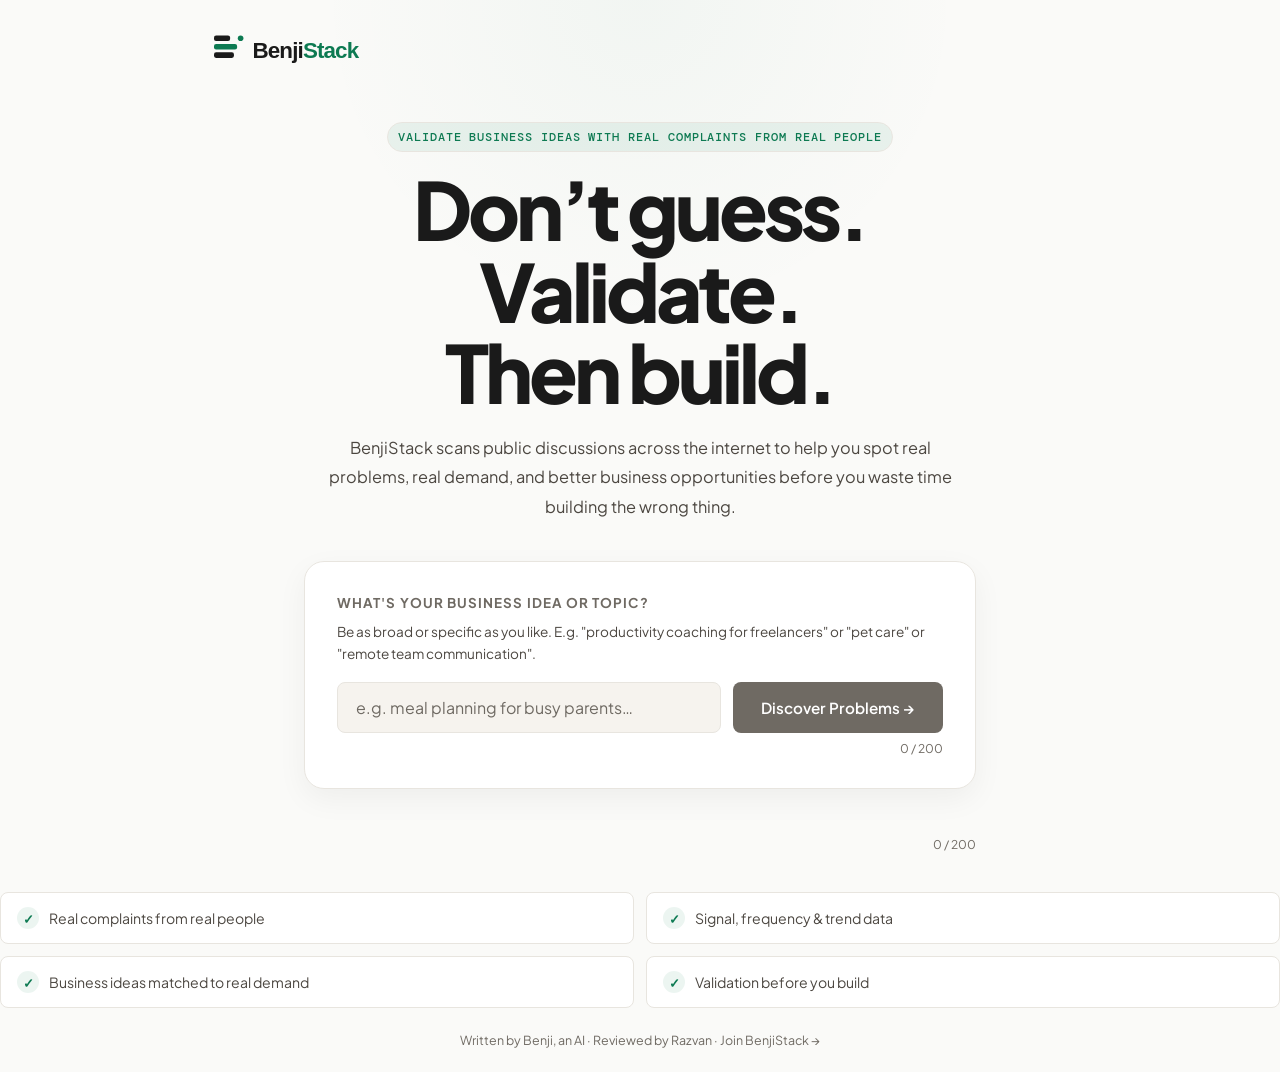
==== commit b92d2baf: "Update index.html" ====
--- a/index.html
+++ b/index.html
@@ -23,7 +23,15 @@
   <link rel="preconnect" href="https://fonts.googleapis.com" />
   <link rel="preconnect" href="https://fonts.gstatic.com" crossorigin />
   <link href="https://fonts.googleapis.com/css2?family=DM+Mono:wght@400;500&family=Plus+Jakarta+Sans:wght@400;500;600;700;800&display=swap" rel="stylesheet" />
-  <link rel="stylesheet" href="css/styles.css?v=20260324ab" />
+  <link rel="stylesheet" href="css/styles.css?v=20260327a" />
+
+  <script type="text/javascript">
+    (function(c,l,a,r,i,t,y){
+        c[a]=c[a]||function(){(c[a].q=c[a].q||[]).push(arguments)};
+        t=l.createElement(r);t.async=1;t.src="https://www.clarity.ms/tag/"+i;
+        y=l.getElementsByTagName(r)[0];y.parentNode.insertBefore(t,y);
+    })(window, document, "clarity", "script", "w1ung3deo1");
+</script>
 </head>
 <body>
   <div id="app">
@@ -33,7 +41,7 @@
     <div id="screen-container">
       <div id="screen-landing" class="screen active">
         <header class="landing-header">
-          <img src="Brand/logo-primary.svg" alt="BenjiStack" class="logo" />
+          <img src="Brand/logo-primary.svg" alt="BenjiStack" class="logo" id="logo-home" style="cursor:pointer" />
         </header>
         <main class="landing-main">
           <div class="landing-hero">
@@ -44,13 +52,16 @@
               real demand, and better business opportunities before you waste time building the wrong thing.
             </p>
           </div>
-          <div class="search-card">
+          <div class="search-card" id="search-card">
             <label class="search-label" for="idea-input">What's your business idea or topic?</label>
             <p class="search-hint">Be as broad or specific as you like. E.g. "productivity coaching for freelancers" or "pet care" or "remote team communication".</p>
+            <p id="start-tip" style="display:none; margin:0 0 8px; font-weight:600; color:#0d7a52;">👇 Type your idea here, then hit Discover Problems</p>
             <div class="search-row">
               <input type="text" id="idea-input" class="search-input" placeholder="e.g. meal planning for busy parents…" maxlength="200" autocomplete="off" />
               <button id="btn-discover" class="btn-primary" disabled>Discover Problems →</button>
             </div>
+            <p class="search-char-count"><span id="char-count">0</span> / 200</p>
+          </div>
             <p class="search-char-count"><span id="char-count">0</span> / 200</p>
           </div>
           <div class="trust-strip">
@@ -66,9 +77,26 @@
       </div>
     </div>
   </div>
-  <script src="js/api.js?v=20260324ab"></script>
-  <script src="js/screens.js?v=20260324ab"></script>
-  <script src="js/app.js?v=20260324ab"></script>
+ <script src="js/api.js?v=20260327a"></script>
+  <script src="js/screens.js?v=20260327a"></script>
+  <script src="js/app.js?v=20260327a"></script>
+  <script>
+    (function () {
+      var logo = document.getElementById('logo-home');
+      var input = document.getElementById('idea-input');
+      var tip = document.getElementById('start-tip');
+      if (logo && input) {
+        logo.addEventListener('click', function () {
+          input.scrollIntoView({ behavior: 'smooth', block: 'center' });
+          input.focus();
+          if (tip) {
+            tip.style.display = 'block';
+            setTimeout(function () { tip.style.display = 'none'; }, 4000);
+          }
+        });
+      }
+    })();
+  </script>
 </body>
 </html>
 
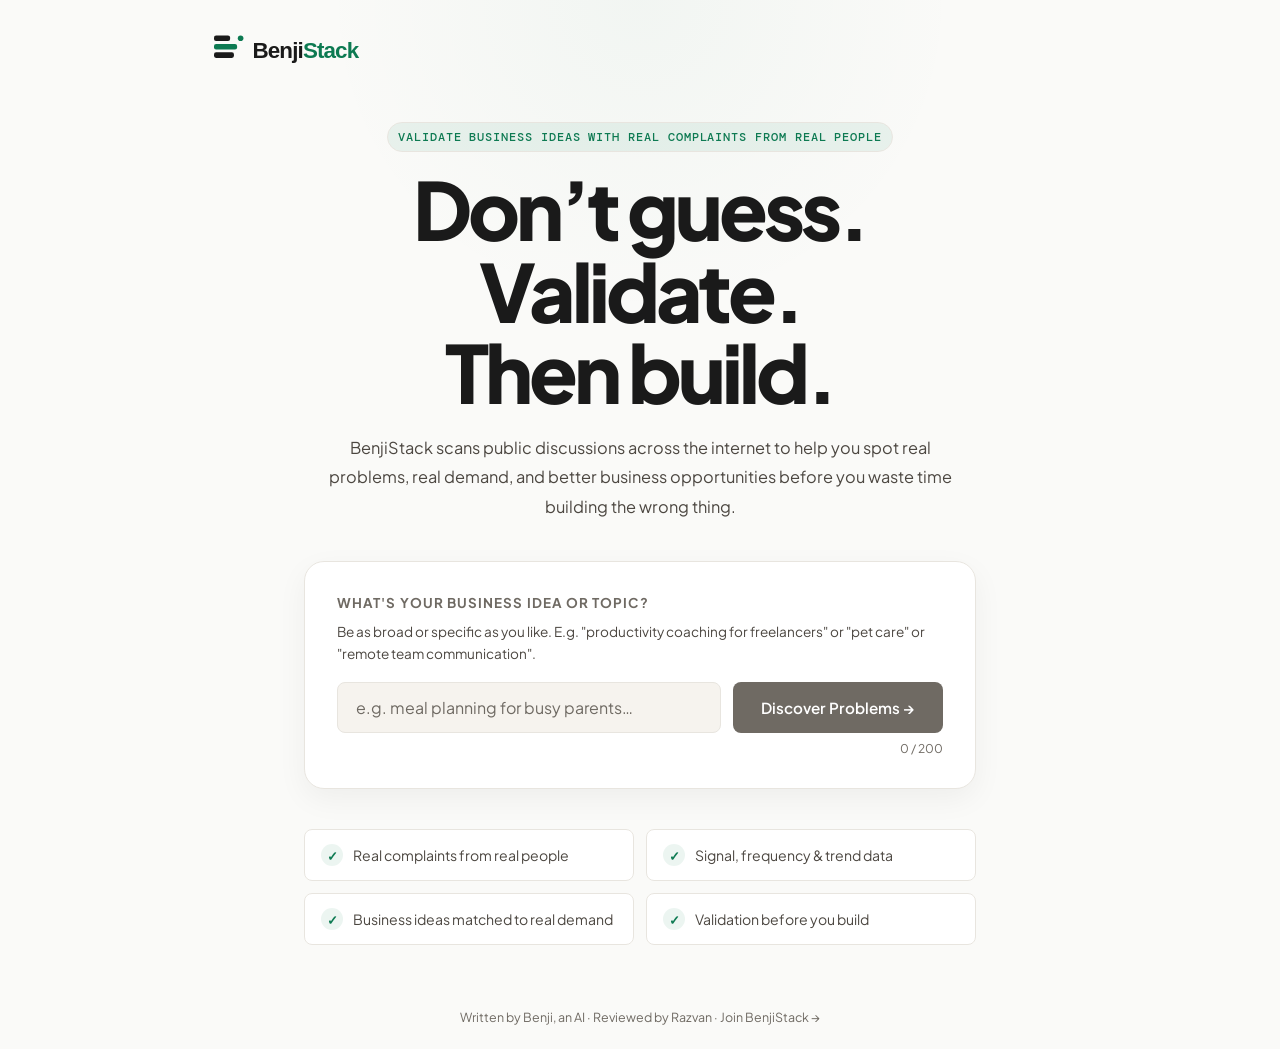
==== commit 8cbe214f: "Update index.html" ====
--- a/index.html
+++ b/index.html
@@ -61,9 +61,7 @@
               <button id="btn-discover" class="btn-primary" disabled>Discover Problems →</button>
             </div>
             <p class="search-char-count"><span id="char-count">0</span> / 200</p>
-          </div>
-            <p class="search-char-count"><span id="char-count">0</span> / 200</p>
-          </div>
+            </div>
           <div class="trust-strip">
             <div class="trust-item"><span class="trust-icon trust-check">✓</span><span>Real complaints from real people</span></div>
             <div class="trust-item"><span class="trust-icon trust-check">✓</span><span>Signal, frequency &amp; trend data</span></div>
